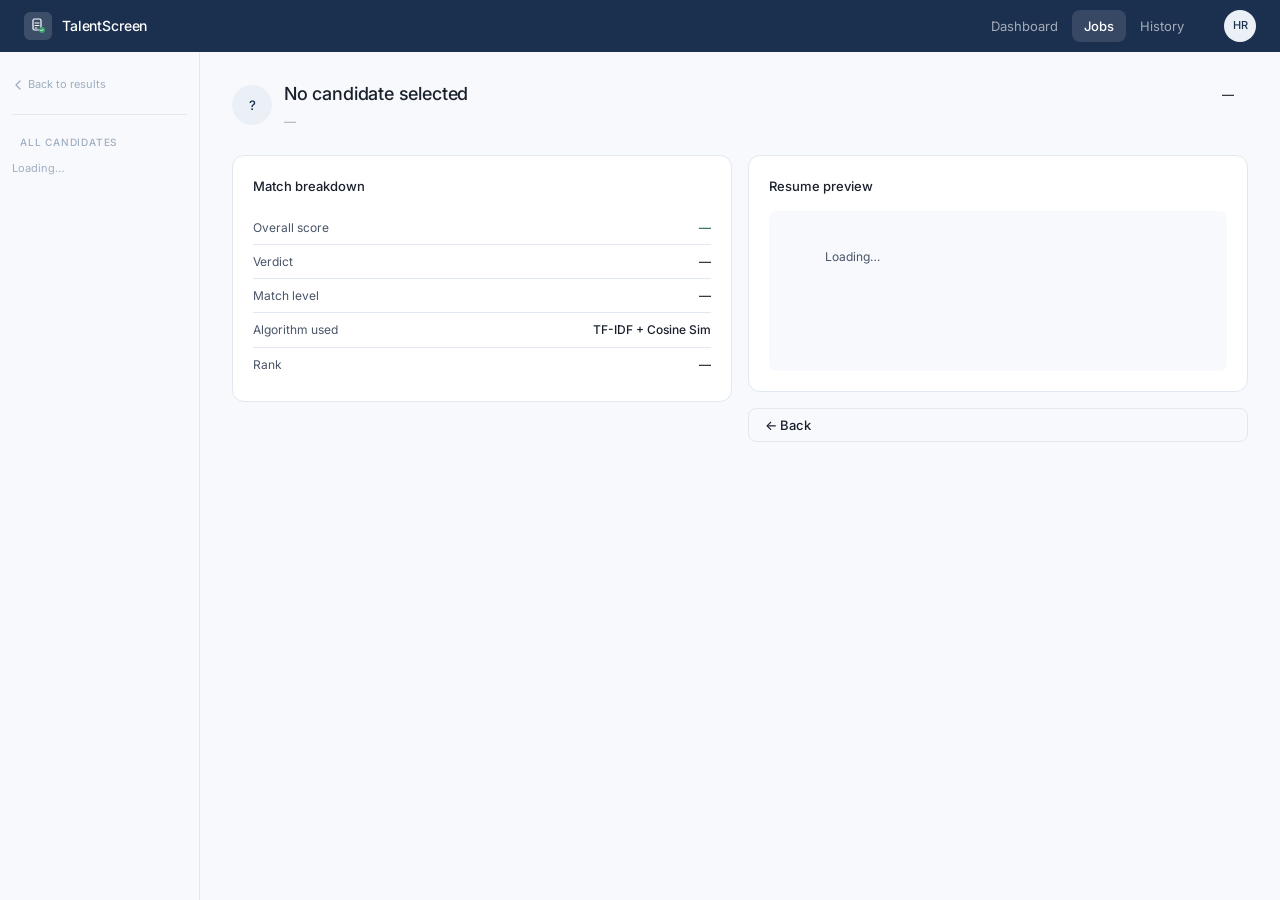
==== Frontend/candidate.html @ 894a9051 "Add frontend files" ====
<!DOCTYPE html>
<html lang="en">
<head>
  <meta charset="UTF-8">
  <meta name="viewport" content="width=device-width, initial-scale=1.0">
  <title>TalentScreen — Candidate Detail</title>
  <link rel="stylesheet" href="styles/main.css">
</head>
<body>

<div class="app-wrapper">

  <nav class="navbar">
    <div class="navbar-logo">
      <div class="navbar-logo-icon">
        <svg viewBox="0 0 16 16" fill="none">
          <rect x="3" y="1" width="8" height="11" rx="1.5" stroke="white" stroke-width="1.2"/>
          <path d="M5 5h4M5 7.5h4M5 10h2" stroke="white" stroke-width="1" stroke-linecap="round"/>
          <circle cx="12" cy="12" r="3" fill="#38A169"/>
          <path d="M10.5 12l1 1 1.5-1.5" stroke="white" stroke-width="1" stroke-linecap="round" stroke-linejoin="round"/>
        </svg>
      </div>
      <span class="navbar-logo-text">TalentScreen</span>
    </div>
    <div class="navbar-links">
      <a href="index.html"   class="navbar-link">Dashboard</a>
      <a href="new-job.html" class="navbar-link active">Jobs</a>
      <a href="history.html" class="navbar-link">History</a>
    </div>
    <div class="navbar-avatar">HR</div>
  </nav>

  <div class="main-layout">

 
    <aside class="sidebar">
      <a id="backLink" href="results.html" class="text-muted text-small" style="display: flex; align-items: center; gap: 4px; padding: 4px 0; margin-bottom: 8px;">
        <svg width="12" height="12" viewBox="0 0 12 12" fill="none">
          <path d="M8 2L4 6l4 4" stroke="#A0AEC0" stroke-width="1.3" stroke-linecap="round" stroke-linejoin="round"/>
        </svg>
        Back to results
      </a>

      <hr class="divider">
      <p class="sidebar-section-label">All candidates</p>
      <div id="sidebarCandidates">
        <p class="text-muted text-small" style="padding:4px 0;">Loading…</p>
      </div>
    </aside>

    <main class="content">

 
      <div class="page-header">
        <div class="flex-center gap-12">
          <div class="avatar" id="avatarInitials">?</div>
          <div>
            <h1 class="page-title" id="candidateName">Loading…</h1>
            <p class="page-subtitle" id="candidateMeta">—</p>
          </div>
        </div>
        <span class="badge" id="scoreBadge" style="font-size: 12px; padding: 5px 14px;">—</span>
      </div>

     
      <div class="two-col">

   
        <div>
          <div class="card mb-16">
            <p class="card-title">Match breakdown</p>
            <div class="detail-row">
              <span class="detail-key">Overall score</span>
              <span class="detail-val text-success" id="detailScore">—</span>
            </div>
            <div class="detail-row">
              <span class="detail-key">Verdict</span>
              <span class="detail-val" id="detailVerdict">—</span>
            </div>
            <div class="detail-row">
              <span class="detail-key">Match level</span>
              <span class="detail-val" id="detailLevel">—</span>
            </div>
            <div class="detail-row">
              <span class="detail-key">Algorithm used</span>
              <span class="detail-val">TF-IDF + Cosine Sim</span>
            </div>
            <div class="detail-row">
              <span class="detail-key">Rank</span>
              <span class="detail-val" id="detailRank">—</span>
            </div>
          </div>
        </div>

        <div>
          <div class="card mb-16">
            <p class="card-title">Resume preview</p>
            <div id="resumePreview" style="background: var(--page-bg); border-radius: var(--radius-md); padding: 14px; font-size: 12px; color: var(--text-secondary); line-height: 1.8; min-height: 160px; white-space: pre-wrap;">
              Loading…
            </div>
          </div>

          <div class="flex-center gap-12">
            <button class="btn btn-outline" style="flex: 1;" onclick="window.history.back()">
              ← Back
            </button>
          </div>
        </div>

      </div>

    </main>
  </div>
</div>

<script>
  const params      = new URLSearchParams(window.location.search);
  const candidateId = params.get('candidate_id');
  const jobId       = params.get('job_id');


  if (jobId) {
    document.getElementById('backLink').href = `results.html?job_id=${jobId}`;
  }

  async function loadCandidate() {
    if (!candidateId) {
      document.getElementById('candidateName').textContent = 'No candidate selected';
      return;
    }

    try {
      const resp = await fetch(`http://127.0.0.1:5000/api/candidates/${candidateId}`);
      const c    = await resp.json();

      if (c.error) {
        document.getElementById('candidateName').textContent = c.error;
        return;
      }


      const words    = c.resume.replace('.pdf','').split(/[\s_\-]+/);
      const initials = words.slice(0, 2).map(w => w[0]?.toUpperCase() || '').join('');
      document.getElementById('avatarInitials').textContent = initials || '?';

      document.getElementById('candidateName').textContent = c.resume;
      document.getElementById('candidateMeta').textContent = `${c.resume} · Rank #${c.rank}`;

      const levelColors = { high: 'badge-high', medium: 'badge-medium', low: 'badge-low' };
      const badge = document.getElementById('scoreBadge');
      badge.textContent = `${c.score}% match`;
      badge.className   = `badge ${levelColors[c.level] || ''}`;
      badge.style.cssText = 'font-size:12px; padding:5px 14px;';

      document.getElementById('detailScore').textContent   = `${c.score}%`;
      document.getElementById('detailVerdict').textContent = c.verdict;
      document.getElementById('detailLevel').textContent   = c.level.charAt(0).toUpperCase() + c.level.slice(1);
      document.getElementById('detailRank').textContent    = `#${c.rank}`;
      document.getElementById('resumePreview').textContent = c.raw_text
        ? c.raw_text.substring(0, 1500) + (c.raw_text.length > 1500 ? '\n\n[preview limited to 1500 chars]' : '')
        : 'No resume text available.';

    } catch (err) {
      document.getElementById('candidateName').textContent = 'Cannot reach server. Is backend.py running?';
    }
  }

  async function loadSidebar() {
    if (!jobId) return;
    try {
      const resp = await fetch(`http://127.0.0.1:5000/api/jobs/${jobId}/results`);
      const data = await resp.json();
      const candidates = data.candidates || [];

      document.getElementById('sidebarCandidates').innerHTML = candidates.map(c => {
        const isActive = c._id === candidateId ? 'active' : '';
        return `<a href="candidate.html?candidate_id=${c._id}&job_id=${jobId}" class="sidebar-item ${isActive}">
          <span class="sidebar-dot" style="background:${c.level==='high'?'#38A169':c.level==='medium'?'#D69E2E':'#CBD5E0'};"></span>
          ${c.resume.replace('.pdf','')} · ${c.score}%
        </a>`;
      }).join('');
    } catch(e) {}
  }

  loadCandidate();
  loadSidebar();
</script>

</body>
</html>
---- Frontend/styles/main.css ----
@import url('https://fonts.googleapis.com/css2?family=Inter:wght@400;500;600&display=swap');


:root {
  --navy:          #1B2F4E;
  --blue:          #2C5282;
  --page-bg:       #F7F9FC;
  --card-bg:       #FFFFFF;
  --metric-bg:     #EBF0F7;
  --border:        #E2E8F0;
  --text-primary:  #1A202C;
  --text-secondary:#4A5568;
  --text-muted:    #A0AEC0;
  --success:       #38A169;
  --success-light: #F0FFF4;
  --success-dark:  #276749;
  --warning:       #D69E2E;
  --warning-light: #FFFFF0;
  --warning-dark:  #744210;
  --danger:        #E53E3E;
  --danger-light:  #FFF5F5;
  --danger-dark:   #C53030;
  --neutral:       #CBD5E0;
  --radius-sm:     6px;
  --radius-md:     8px;
  --radius-lg:     12px;
  --radius-pill:   100px;
}


*, *::before, *::after { box-sizing: border-box; margin: 0; padding: 0; }
html, body { height: 100%; }
body {
  font-family: 'Inter', sans-serif;
  font-size: 13px;
  font-weight: 400;
  color: var(--text-primary);
  background: var(--page-bg);
  line-height: 1.6;
  -webkit-font-smoothing: antialiased;
}
a { text-decoration: none; color: inherit; }
button { font-family: 'Inter', sans-serif; cursor: pointer; }
input, textarea, select { font-family: 'Inter', sans-serif; }


.app-wrapper {
  display: flex;
  flex-direction: column;
  min-height: 100vh;
}


.navbar {
  height: 52px;
  background: var(--navy);
  display: flex;
  align-items: center;
  padding: 0 24px;
  gap: 16px;
  flex-shrink: 0;
  position: sticky;
  top: 0;
  z-index: 100;
}

.navbar-logo {
  display: flex;
  align-items: center;
  gap: 10px;
}

.navbar-logo-icon {
  width: 28px;
  height: 28px;
  border-radius: 6px;
  background: rgba(255,255,255,0.15);
  display: flex;
  align-items: center;
  justify-content: center;
  flex-shrink: 0;
}

.navbar-logo-icon svg {
  width: 16px;
  height: 16px;
}

.navbar-logo-text {
  font-size: 14px;
  font-weight: 500;
  color: #fff;
  letter-spacing: -0.01em;
}

.navbar-links {
  display: flex;
  align-items: center;
  gap: 2px;
  margin-left: auto;
}

.navbar-link {
  font-size: 13px;
  padding: 6px 12px;
  border-radius: var(--radius-md);
  color: rgba(255,255,255,0.6);
  transition: color 0.15s, background 0.15s;
}

.navbar-link:hover { color: rgba(255,255,255,0.9); }

.navbar-link.active {
  color: #fff;
  background: rgba(255,255,255,0.12);
  font-weight: 500;
}

.navbar-avatar {
  width: 32px;
  height: 32px;
  border-radius: 50%;
  background: var(--metric-bg);
  color: var(--navy);
  font-size: 11px;
  font-weight: 500;
  display: flex;
  align-items: center;
  justify-content: center;
  margin-left: 12px;
  flex-shrink: 0;
}

.main-layout {
  display: flex;
  flex: 1;
  min-height: 0;
}


.sidebar {
  width: 200px;
  flex-shrink: 0;
  background: var(--page-bg);
  border-right: 0.5px solid var(--border);
  padding: 20px 12px;
  overflow-y: auto;
}

.sidebar-section-label {
  font-size: 10px;
  font-weight: 500;
  text-transform: uppercase;
  letter-spacing: 0.08em;
  color: var(--text-muted);
  padding: 0 8px;
  margin-bottom: 6px;
  margin-top: 20px;
}

.sidebar-section-label:first-child { margin-top: 0; }

.sidebar-item {
  display: flex;
  align-items: center;
  gap: 8px;
  padding: 7px 10px;
  border-radius: var(--radius-md);
  font-size: 13px;
  color: var(--text-secondary);
  transition: background 0.12s, color 0.12s;
  cursor: pointer;
  margin-bottom: 1px;
}

.sidebar-item:hover {
  background: var(--metric-bg);
  color: var(--text-primary);
}

.sidebar-item.active {
  background: var(--metric-bg);
  color: var(--navy);
  font-weight: 500;
}

.sidebar-dot {
  width: 6px;
  height: 6px;
  border-radius: 50%;
  background: var(--border);
  flex-shrink: 0;
  transition: background 0.12s;
}

.sidebar-item.active .sidebar-dot { background: var(--blue); }


.content {
  flex: 1;
  padding: 28px 32px;
  overflow-y: auto;
  min-width: 0;
}


.page-header {
  display: flex;
  align-items: flex-start;
  justify-content: space-between;
  margin-bottom: 24px;
}

.page-title {
  font-size: 18px;
  font-weight: 500;
  color: var(--text-primary);
  margin-bottom: 3px;
  letter-spacing: -0.01em;
}

.page-subtitle {
  font-size: 12px;
  color: var(--text-muted);
}


.section-label {
  font-size: 10px;
  font-weight: 500;
  text-transform: uppercase;
  letter-spacing: 0.08em;
  color: var(--text-muted);
  margin-bottom: 12px;
}

.metrics-grid {
  display: grid;
  grid-template-columns: repeat(4, 1fr);
  gap: 14px;
  margin-bottom: 28px;
}

.metric-card {
  background: var(--metric-bg);
  border-radius: 10px;
  padding: 16px 18px;
}

.metric-label {
  font-size: 11px;
  color: var(--text-secondary);
  margin-bottom: 6px;
}

.metric-value {
  font-size: 26px;
  font-weight: 500;
  color: var(--navy);
  line-height: 1;
  margin-bottom: 4px;
  letter-spacing: -0.02em;
}

.metric-sub {
  font-size: 11px;
  color: var(--text-muted);
}


.card {
  background: var(--card-bg);
  border: 0.5px solid var(--border);
  border-radius: var(--radius-lg);
  padding: 20px;
}

.card-title {
  font-size: 13px;
  font-weight: 500;
  color: var(--text-primary);
  margin-bottom: 14px;
}


.jobs-grid {
  display: grid;
  grid-template-columns: 1fr 1fr;
  gap: 14px;
}

.job-card {
  background: var(--card-bg);
  border: 0.5px solid var(--border);
  border-radius: var(--radius-lg);
  padding: 18px 20px;
  transition: border-color 0.15s;
}

.job-card:hover { border-color: #CBD5E0; }

.job-card-top {
  display: flex;
  align-items: flex-start;
  justify-content: space-between;
  margin-bottom: 6px;
}

.job-title {
  font-size: 13px;
  font-weight: 500;
  color: var(--text-primary);
}

.job-meta {
  font-size: 11px;
  color: var(--text-muted);
  margin-bottom: 14px;
}

.job-footer {
  display: flex;
  align-items: center;
  justify-content: space-between;
}

.job-stat {
  font-size: 11px;
  color: var(--text-secondary);
}


.btn {
  display: inline-flex;
  align-items: center;
  gap: 6px;
  padding: 8px 16px;
  border-radius: var(--radius-md);
  font-size: 13px;
  font-weight: 500;
  border: none;
  transition: background 0.15s, border-color 0.15s, transform 0.1s;
  cursor: pointer;
  white-space: nowrap;
}

.btn:active { transform: scale(0.98); }

.btn-primary {
  background: var(--navy);
  color: #fff;
}
.btn-primary:hover { background: var(--blue); }

.btn-outline {
  background: transparent;
  color: var(--text-primary);
  border: 0.5px solid var(--border);
}
.btn-outline:hover { background: var(--metric-bg); }

.btn-sm {
  padding: 5px 12px;
  font-size: 11px;
  border-radius: var(--radius-md);
  background: transparent;
  border: 0.5px solid var(--border);
  color: var(--text-secondary);
  font-weight: 400;
  transition: background 0.12s, color 0.12s;
}
.btn-sm:hover { background: var(--metric-bg); color: var(--text-primary); }


.badge {
  display: inline-block;
  font-size: 10px;
  font-weight: 500;
  padding: 3px 9px;
  border-radius: var(--radius-pill);
}

.badge-active  { background: var(--success-light); color: var(--success-dark); }
.badge-draft   { background: var(--metric-bg);     color: var(--text-secondary); }
.badge-closed  { background: var(--danger-light);  color: var(--danger-dark); }

.badge-high    { background: var(--success-light); color: var(--success-dark); }
.badge-medium  { background: var(--warning-light); color: var(--warning-dark); }
.badge-low     { background: var(--danger-light);  color: var(--danger-dark); }


.divider {
  height: 0.5px;
  background: var(--border);
  border: none;
  margin: 16px 0;
}


.score-bar-wrap {
  display: flex;
  align-items: center;
  gap: 10px;
}

.score-bar-track {
  flex: 1;
  height: 5px;
  border-radius: 3px;
  background: var(--border);
  overflow: hidden;
}

.score-bar-fill {
  height: 100%;
  border-radius: 3px;
  transition: width 0.4s ease;
}

.score-bar-fill.high   { background: var(--success); }
.score-bar-fill.medium { background: var(--warning); }
.score-bar-fill.low    { background: var(--neutral); }

.score-val {
  font-size: 12px;
  font-weight: 500;
  min-width: 32px;
  text-align: right;
}

.score-val.high   { color: var(--success-dark); }
.score-val.medium { color: var(--warning-dark); }
.score-val.low    { color: var(--text-muted); }


.table-wrap {
  border: 0.5px solid var(--border);
  border-radius: var(--radius-lg);
  overflow: hidden;
}

table {
  width: 100%;
  border-collapse: collapse;
}

thead th {
  text-align: left;
  padding: 10px 14px;
  font-size: 10px;
  font-weight: 500;
  text-transform: uppercase;
  letter-spacing: 0.07em;
  color: var(--text-muted);
  border-bottom: 0.5px solid var(--border);
  background: var(--card-bg);
}

tbody td {
  padding: 11px 14px;
  border-bottom: 0.5px solid var(--border);
  vertical-align: middle;
  color: var(--text-primary);
}

tbody tr:last-child td { border-bottom: none; }

tbody tr:hover td { background: var(--page-bg); }

.td-name { font-weight: 500; font-size: 12px; }
.td-sub  { font-size: 11px; color: var(--text-muted); margin-top: 1px; }
.td-rank { font-size: 11px; font-weight: 500; color: var(--text-muted); }


.form-group { margin-bottom: 16px; }

.form-label {
  display: block;
  font-size: 12px;
  font-weight: 500;
  color: var(--text-secondary);
  margin-bottom: 6px;
}

.form-input,
.form-select,
.form-textarea {
  width: 100%;
  padding: 9px 12px;
  font-size: 13px;
  color: var(--text-primary);
  background: var(--card-bg);
  border: 0.5px solid var(--border);
  border-radius: var(--radius-md);
  outline: none;
  transition: border-color 0.15s, box-shadow 0.15s;
  font-family: 'Inter', sans-serif;
}

.form-input:focus,
.form-select:focus,
.form-textarea:focus {
  border-color: var(--blue);
  box-shadow: 0 0 0 3px rgba(44, 82, 130, 0.1);
}

.form-textarea { resize: vertical; line-height: 1.6; }

.form-hint {
  font-size: 11px;
  color: var(--text-muted);
  margin-top: 4px;
}


.tags-wrap {
  display: flex;
  flex-wrap: wrap;
  gap: 6px;
  padding: 8px;
  border: 0.5px solid var(--border);
  border-radius: var(--radius-md);
  background: var(--card-bg);
  min-height: 40px;
}

.tag {
  display: inline-flex;
  align-items: center;
  gap: 4px;
  background: var(--metric-bg);
  color: var(--blue);
  font-size: 11px;
  font-weight: 500;
  padding: 3px 10px;
  border-radius: var(--radius-pill);
}

.skill-tag         { background: var(--page-bg); color: var(--text-secondary); border: 0.5px solid var(--border); font-size: 11px; padding: 3px 10px; border-radius: var(--radius-pill); display: inline-block; }
.skill-tag.matched { background: var(--success-light); color: var(--success-dark); border-color: #C6F6D5; }

.upload-zone {
  border: 1.5px dashed var(--neutral);
  border-radius: var(--radius-lg);
  padding: 36px 24px;
  text-align: center;
  background: var(--page-bg);
  transition: border-color 0.15s, background 0.15s;
  cursor: pointer;
  margin-bottom: 20px;
}

.upload-zone:hover,
.upload-zone.drag-over {
  border-color: var(--blue);
  background: var(--metric-bg);
}

.upload-zone-icon {
  width: 40px;
  height: 40px;
  border-radius: var(--radius-md);
  background: var(--card-bg);
  border: 0.5px solid var(--border);
  display: flex;
  align-items: center;
  justify-content: center;
  margin: 0 auto 10px;
}

.upload-zone-title {
  font-size: 13px;
  font-weight: 500;
  color: var(--text-primary);
  margin-bottom: 4px;
}

.upload-zone-hint { font-size: 11px; color: var(--text-muted); }


.file-list { display: flex; flex-direction: column; gap: 8px; margin-bottom: 20px; }

.file-item {
  display: flex;
  align-items: center;
  gap: 12px;
  padding: 10px 14px;
  border: 0.5px solid var(--border);
  border-radius: var(--radius-md);
  background: var(--card-bg);
}

.file-badge {
  width: 30px;
  height: 30px;
  border-radius: var(--radius-sm);
  background: var(--danger-light);
  color: var(--danger-dark);
  font-size: 9px;
  font-weight: 600;
  display: flex;
  align-items: center;
  justify-content: center;
  flex-shrink: 0;
  letter-spacing: 0.03em;
}

.file-name {
  flex: 1;
  font-size: 12px;
  color: var(--text-primary);
}

.file-size { font-size: 11px; color: var(--text-muted); }

.file-check {
  width: 18px;
  height: 18px;
  border-radius: 50%;
  background: var(--success-light);
  display: flex;
  align-items: center;
  justify-content: center;
  flex-shrink: 0;
}


.stepper { display: flex; flex-direction: column; gap: 0; }

.step-row {
  display: flex;
  align-items: center;
  gap: 10px;
  padding: 4px 0;
}

.step-circle {
  width: 22px;
  height: 22px;
  border-radius: 50%;
  display: flex;
  align-items: center;
  justify-content: center;
  font-size: 10px;
  font-weight: 500;
  flex-shrink: 0;
}

.step-circle.done    { background: var(--success-light); color: var(--success-dark); }
.step-circle.active  { background: var(--navy); color: #fff; }
.step-circle.pending { background: var(--page-bg); color: var(--text-muted); border: 0.5px solid var(--border); }

.step-label { font-size: 12px; }
.step-label.active  { color: var(--text-primary); font-weight: 500; }
.step-label.pending { color: var(--text-muted); }
.step-label.done    { color: var(--text-secondary); }

.step-connector {
  width: 1px;
  height: 14px;
  background: var(--border);
  margin-left: 11px;
}

@keyframes spin { to { transform: rotate(360deg); } }

.spinner {
  width: 44px;
  height: 44px;
  border-radius: 50%;
  border: 3px solid var(--border);
  border-top-color: var(--navy);
  animation: spin 0.9s linear infinite;
  margin: 0 auto 16px;
}


.detail-row {
  display: flex;
  justify-content: space-between;
  align-items: center;
  padding: 7px 0;
  border-bottom: 0.5px solid var(--border);
  font-size: 12px;
}

.detail-row:last-child { border-bottom: none; }
.detail-key { color: var(--text-secondary); }
.detail-val { font-weight: 500; color: var(--text-primary); }


.avatar {
  width: 40px;
  height: 40px;
  border-radius: 50%;
  background: var(--metric-bg);
  color: var(--navy);
  font-size: 13px;
  font-weight: 500;
  display: flex;
  align-items: center;
  justify-content: center;
  flex-shrink: 0;
}

.two-col {
  display: grid;
  grid-template-columns: 1fr 1fr;
  gap: 16px;
}


.flex-between {
  display: flex;
  align-items: center;
  justify-content: space-between;
}

.flex-center {
  display: flex;
  align-items: center;
}

.gap-8  { gap: 8px; }
.gap-12 { gap: 12px; }
.gap-16 { gap: 16px; }

.mt-4  { margin-top: 4px; }
.mt-8  { margin-top: 8px; }
.mt-12 { margin-top: 12px; }
.mt-16 { margin-top: 16px; }
.mt-24 { margin-top: 24px; }
.mb-8  { margin-bottom: 8px; }
.mb-12 { margin-bottom: 12px; }
.mb-16 { margin-bottom: 16px; }
.mb-24 { margin-bottom: 24px; }

.text-muted   { color: var(--text-muted); }
.text-small   { font-size: 11px; }
.text-success { color: var(--success-dark); }
.font-medium  { font-weight: 500; }


.progress-wrap { margin-bottom: 6px; }
.progress-label-row { display: flex; justify-content: space-between; font-size: 11px; color: var(--text-muted); margin-bottom: 5px; }
.progress-track { height: 5px; border-radius: 3px; background: var(--border); overflow: hidden; }
.progress-fill  { height: 100%; border-radius: 3px; background: var(--blue); }


.log-card {
  background: var(--page-bg);
  border: 0.5px solid var(--border);
  border-radius: var(--radius-md);
  padding: 14px 18px;
  font-size: 12px;
  line-height: 2;
  max-width: 340px;
  margin: 20px auto 0;
  text-align: left;
}

.log-done    { color: var(--success-dark); }
.log-active  { color: var(--navy); font-weight: 500; }
.log-pending { color: var(--text-muted); }

.table-footnote {
  font-size: 11px;
  color: var(--text-muted);
  margin-top: 8px;
  text-align: right;
  font-style: italic;
}


.sidebar-meta-label { font-size: 11px; font-weight: 500; color: var(--text-muted); margin-bottom: 2px; text-transform: uppercase; letter-spacing: 0.06em; font-size: 10px; }
.sidebar-meta-value { font-size: 12px; font-weight: 500; color: var(--text-primary); }
.sidebar-meta-sub   { font-size: 11px; color: var(--text-muted); margin-top: 1px; }
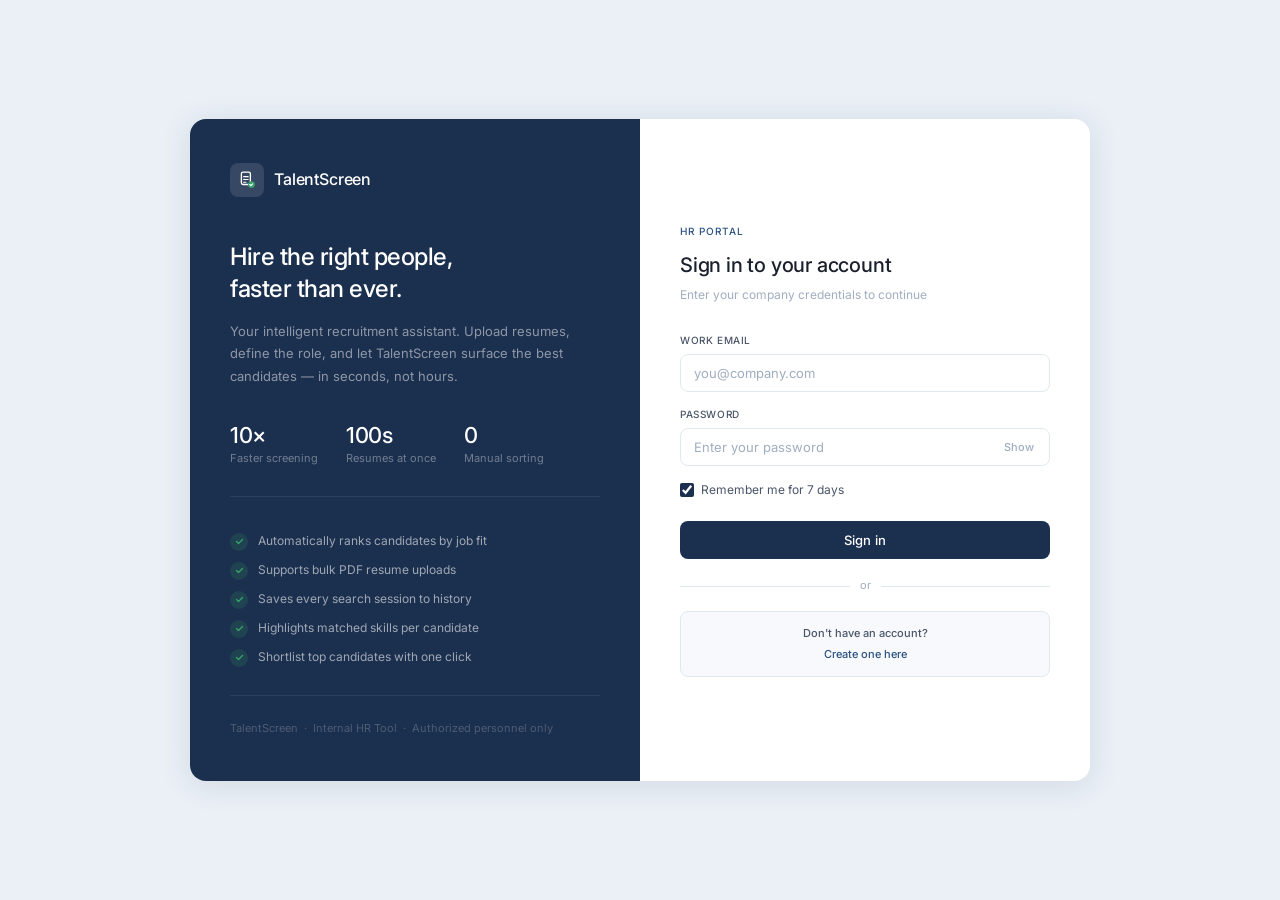
==== commit 9f8d5bda: "Updated Frontend" ====
--- a/Frontend/candidate.html
+++ b/Frontend/candidate.html
@@ -32,7 +32,7 @@
 
   <div class="main-layout">
 
- 
+    
     <aside class="sidebar">
       <a id="backLink" href="results.html" class="text-muted text-small" style="display: flex; align-items: center; gap: 4px; padding: 4px 0; margin-bottom: 8px;">
         <svg width="12" height="12" viewBox="0 0 12 12" fill="none">
@@ -50,7 +50,7 @@
 
     <main class="content">
 
- 
+      
       <div class="page-header">
         <div class="flex-center gap-12">
           <div class="avatar" id="avatarInitials">?</div>
@@ -62,10 +62,10 @@
         <span class="badge" id="scoreBadge" style="font-size: 12px; padding: 5px 14px;">—</span>
       </div>
 
-     
+      
       <div class="two-col">
 
-   
+        
         <div>
           <div class="card mb-16">
             <p class="card-title">Match breakdown</p>
@@ -83,7 +83,7 @@
             </div>
             <div class="detail-row">
               <span class="detail-key">Algorithm used</span>
-              <span class="detail-val">TF-IDF + Cosine Sim</span>
+              <span class="detail-val">Sentence Transformers + Keyword Precision</span>
             </div>
             <div class="detail-row">
               <span class="detail-key">Rank</span>
@@ -92,6 +92,7 @@
           </div>
         </div>
 
+        
         <div>
           <div class="card mb-16">
             <p class="card-title">Resume preview</p>
@@ -114,11 +115,17 @@
 </div>
 
 <script>
+  const BACKEND     = 'http://127.0.0.1:5000';
   const params      = new URLSearchParams(window.location.search);
   const candidateId = params.get('candidate_id');
   const jobId       = params.get('job_id');
 
+  
+  fetch(`${BACKEND}/api/me`, { credentials: 'include' })
+    .then(r => { if (!r.ok) window.location.href = 'login.html'; })
+    .catch(() => { window.location.href = 'login.html'; });
 
+  
   if (jobId) {
     document.getElementById('backLink').href = `results.html?job_id=${jobId}`;
   }
@@ -130,7 +137,8 @@
     }
 
     try {
-      const resp = await fetch(`http://127.0.0.1:5000/api/candidates/${candidateId}`);
+      
+      const resp = await fetch(`${BACKEND}/api/candidates/${candidateId}`, { credentials: 'include' });
       const c    = await resp.json();
 
       if (c.error) {
@@ -138,13 +146,14 @@
         return;
       }
 
-
-      const words    = c.resume.replace('.pdf','').split(/[\s_\-]+/);
+      
+      const cleanName = c.resume.replace(/\.pdf$/i, '').replace(/[_\-]/g, ' ');
+      const words    = cleanName.split(/\s+/);
       const initials = words.slice(0, 2).map(w => w[0]?.toUpperCase() || '').join('');
       document.getElementById('avatarInitials').textContent = initials || '?';
 
-      document.getElementById('candidateName').textContent = c.resume;
-      document.getElementById('candidateMeta').textContent = `${c.resume} · Rank #${c.rank}`;
+      document.getElementById('candidateName').textContent = cleanName;
+      document.getElementById('candidateMeta').textContent = `${cleanName} · Rank #${c.rank}`;
 
       const levelColors = { high: 'badge-high', medium: 'badge-medium', low: 'badge-low' };
       const badge = document.getElementById('scoreBadge');
@@ -168,7 +177,7 @@
   async function loadSidebar() {
     if (!jobId) return;
     try {
-      const resp = await fetch(`http://127.0.0.1:5000/api/jobs/${jobId}/results`);
+      const resp = await fetch(`${BACKEND}/api/jobs/${jobId}/results`, { credentials: 'include' });
       const data = await resp.json();
       const candidates = data.candidates || [];
 
--- a/Frontend/styles/main.css
+++ b/Frontend/styles/main.css
@@ -30,7 +30,14 @@
 }
 
 
-*, *::before, *::after { box-sizing: border-box; margin: 0; padding: 0; }
+*, *::before, *::after {
+  box-sizing: border-box;
+  margin: 0;
+  padding: 0;
+  cursor: default;           
+  user-select: none;         
+  -webkit-user-select: none;
+}
 html, body { height: 100%; }
 body {
   font-family: 'Inter', sans-serif;
@@ -41,9 +48,17 @@
   line-height: 1.6;
   -webkit-font-smoothing: antialiased;
 }
-a { text-decoration: none; color: inherit; }
+a { text-decoration: none; color: inherit; cursor: pointer; }
 button { font-family: 'Inter', sans-serif; cursor: pointer; }
-input, textarea, select { font-family: 'Inter', sans-serif; }
+
+
+input, textarea, select {
+  font-family: 'Inter', sans-serif;
+  user-select: text;
+  -webkit-user-select: text;
+  cursor: text;
+}
+
 
 
 .app-wrapper {
@@ -51,7 +66,6 @@
   flex-direction: column;
   min-height: 100vh;
 }
-
 
 .navbar {
   height: 52px;
@@ -131,7 +145,82 @@
   justify-content: center;
   margin-left: 12px;
   flex-shrink: 0;
-}
+  cursor: pointer;
+  position: relative;
+  transition: box-shadow 0.15s;
+  user-select: none;
+}
+
+.navbar-avatar:hover {
+  box-shadow: 0 0 0 3px rgba(255,255,255,0.15);
+}
+
+
+.avatar-dropdown {
+  position: absolute;
+  top: calc(100% + 10px);
+  right: 0;
+  width: 220px;
+  background: #fff;
+  border: 0.5px solid var(--border);
+  border-radius: var(--radius-lg);
+  box-shadow: 0 8px 24px rgba(27, 47, 78, 0.12);
+  z-index: 999;
+  overflow: hidden;
+  display: none;
+  animation: dropIn 0.15s ease;
+}
+
+@keyframes dropIn {
+  from { opacity: 0; transform: translateY(-6px); }
+  to   { opacity: 1; transform: translateY(0); }
+}
+
+.avatar-dropdown.open { display: block; }
+
+.avatar-dd-header {
+  padding: 14px 16px 12px;
+  border-bottom: 0.5px solid var(--border);
+}
+
+.avatar-dd-name {
+  font-size: 13px;
+  font-weight: 500;
+  color: var(--text-primary);
+  margin-bottom: 2px;
+  white-space: nowrap;
+  overflow: hidden;
+  text-overflow: ellipsis;
+}
+
+.avatar-dd-email {
+  font-size: 11px;
+  color: var(--text-muted);
+  white-space: nowrap;
+  overflow: hidden;
+  text-overflow: ellipsis;
+}
+
+.avatar-dd-item {
+  display: flex;
+  align-items: center;
+  gap: 10px;
+  padding: 10px 16px;
+  font-size: 13px;
+  color: var(--text-secondary);
+  cursor: pointer;
+  transition: background 0.12s, color 0.12s;
+}
+
+.avatar-dd-item:hover {
+  background: var(--page-bg);
+  color: var(--text-primary);
+}
+
+.avatar-dd-item.danger { color: var(--danger); }
+.avatar-dd-item.danger:hover { background: var(--danger-light); color: var(--danger-dark); }
+
+
 
 .main-layout {
   display: flex;
@@ -236,6 +325,7 @@
   margin-bottom: 12px;
 }
 
+
 .metrics-grid {
   display: grid;
   grid-template-columns: repeat(4, 1fr);
@@ -397,7 +487,6 @@
   border: none;
   margin: 16px 0;
 }
-
 
 .score-bar-wrap {
   display: flex;
@@ -540,6 +629,7 @@
 
 .skill-tag         { background: var(--page-bg); color: var(--text-secondary); border: 0.5px solid var(--border); font-size: 11px; padding: 3px 10px; border-radius: var(--radius-pill); display: inline-block; }
 .skill-tag.matched { background: var(--success-light); color: var(--success-dark); border-color: #C6F6D5; }
+
 
 .upload-zone {
   border: 1.5px dashed var(--neutral);
@@ -626,7 +716,6 @@
   flex-shrink: 0;
 }
 
-
 .stepper { display: flex; flex-direction: column; gap: 0; }
 
 .step-row {
@@ -663,6 +752,7 @@
   background: var(--border);
   margin-left: 11px;
 }
+
 
 @keyframes spin { to { transform: rotate(360deg); } }
 
@@ -710,7 +800,6 @@
   grid-template-columns: 1fr 1fr;
   gap: 16px;
 }
-
 
 .flex-between {
   display: flex;
@@ -742,12 +831,10 @@
 .text-success { color: var(--success-dark); }
 .font-medium  { font-weight: 500; }
 
-
 .progress-wrap { margin-bottom: 6px; }
 .progress-label-row { display: flex; justify-content: space-between; font-size: 11px; color: var(--text-muted); margin-bottom: 5px; }
 .progress-track { height: 5px; border-radius: 3px; background: var(--border); overflow: hidden; }
 .progress-fill  { height: 100%; border-radius: 3px; background: var(--blue); }
-
 
 .log-card {
   background: var(--page-bg);
@@ -765,6 +852,7 @@
 .log-active  { color: var(--navy); font-weight: 500; }
 .log-pending { color: var(--text-muted); }
 
+
 .table-footnote {
   font-size: 11px;
   color: var(--text-muted);
